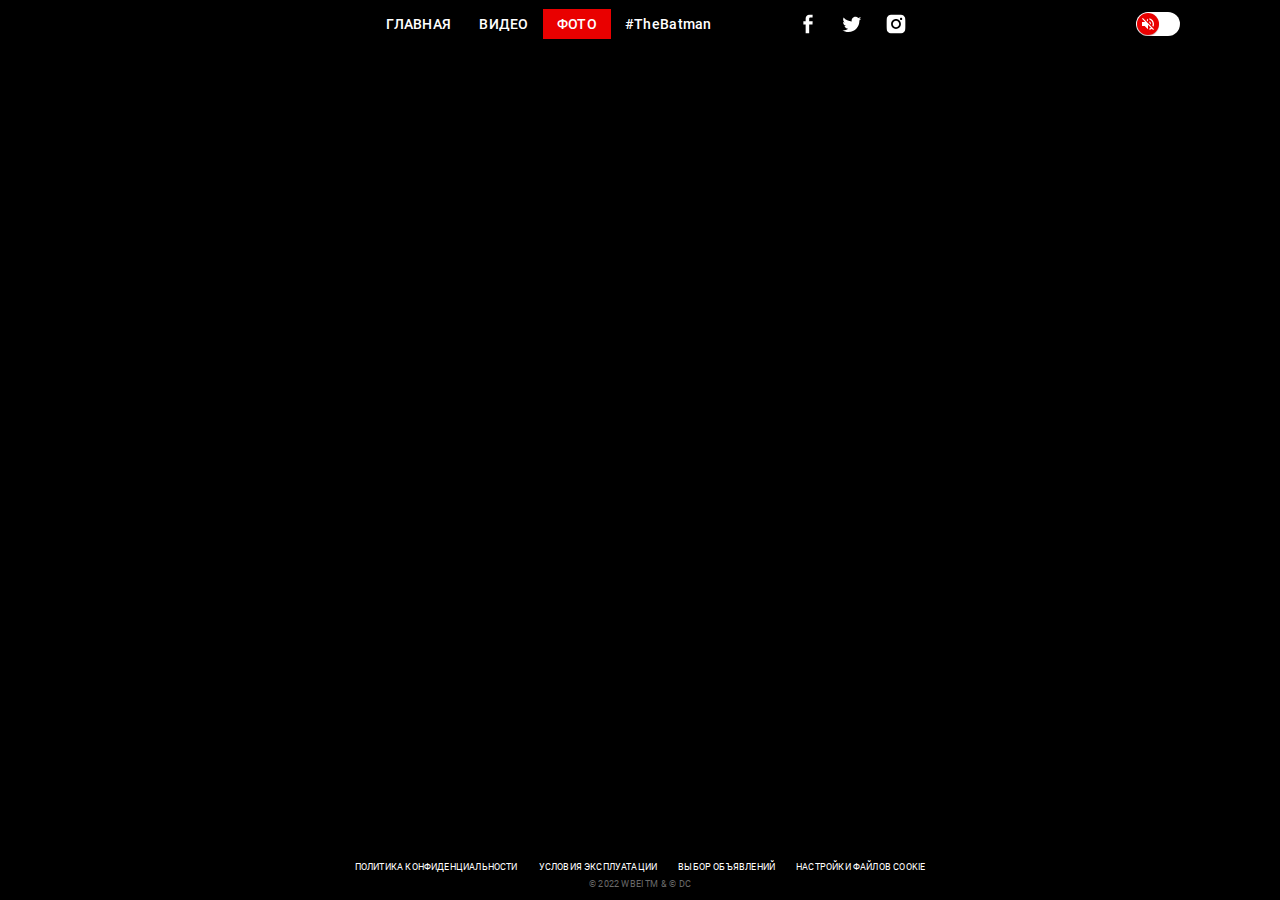
==== photo.html @ c00c177c "feat: add files video.html, photo.html" ====
<!DOCTYPE html>

<html lang="ru">

<head>
	<title>Batman</title>
	<meta name="viewport" content="width=device-width, initial-scale=1.0" />
	<meta charset="UTF-8">
	<link rel="stylesheet" href="css/style.css">

	<link rel="preload" href="fonts/roboto-v29-latin_cyrillic-regular.woff2	" as="font" type="font/woff2" crossorigin>
	<link rel="preload" href="fonts/roboto-v29-latin_cyrillic-500.woff2	" as="font" type="font/woff2" crossorigin>
</head>

<body>
	<div class="wrapper">


		<header class="header">
			<div class='header__container _container'>

				<div class="header__row">

					<button class="header__burger"></button>

					<nav class="header__navigation navigation">

						<button class="navigation__close"></button>

						<ul class="navigation__list">
							<li class="navigation__item">
								<a class="navigation__link" href="index.html">Главная</a>
							</li>
							<li class="navigation__item">
								<a class="navigation__link" href="video.html">Видео</a>
							</li>
							<li class="navigation__item">
								<a class="navigation__link navigation__link_active">Фото</a>
							</li>
						</ul>

						<p class="header__hashtag">#TheBatman</p>

						<ul class="header__social social">
							<li class="social__item">
								<a href="" class="social__link social__link_fb" aria-label="link to facebook"><svg
										width="24" height="24" fill="currentColor" xmlns="http://www.w3.org/2000/svg">
										<g clip-path="url(#a)">
											<path
												d="M9.65 21.6v-9.01H7.2V9.348h2.45v-2.77c0-2.178 1.448-4.177 4.784-4.177 1.35 0 2.35.126 2.35.126l-.08 3.029s-1.018-.01-2.13-.01c-1.202 0-1.395.54-1.395 1.434v2.368H16.8l-.157 3.244h-3.464V21.6H9.651Z" />
										</g>
										<defs>
											<clipPath id="a">
												<path transform="translate(7.2 2.4)" d="M0 0h9.6v19.2H0z" />
											</clipPath>
										</defs>
									</svg>
								</a>
							</li>
							<li class="social__item">
								<a href="" class="social__link social__link_tw" aria-label="link to twitter"><svg
										width="24" height="24" viewBox="0 0 24 24" fill="currentColor"
										xmlns="http://www.w3.org/2000/svg">
										<g clip-path="url(#clip0_218_273)">
											<path
												d="M21.3013 6.52138C20.6042 6.83024 19.8554 7.03894 19.0682 7.13327C19.8805 6.64725 20.4881 5.88232 20.7778 4.9812C20.0147 5.43448 19.1795 5.75354 18.3086 5.92451C17.7229 5.29914 16.9471 4.88464 16.1017 4.74535C15.2563 4.60607 14.3885 4.74979 13.6331 5.15421C12.8778 5.55863 12.2771 6.20112 11.9243 6.98193C11.5715 7.76274 11.4863 8.63818 11.6821 9.47233C10.1358 9.39469 8.6231 8.99279 7.2422 8.2927C5.8613 7.59262 4.64303 6.61 3.66647 5.40861C3.33256 5.98461 3.14056 6.65244 3.14056 7.36367C3.14019 8.00395 3.29786 8.63441 3.59959 9.19913C3.90132 9.76386 4.33777 10.2454 4.87023 10.601C4.25272 10.5813 3.64883 10.4145 3.10884 10.1143V10.1644C3.10877 11.0624 3.4194 11.9328 3.98802 12.6278C4.55663 13.3229 5.3482 13.7998 6.22842 13.9777C5.65558 14.1327 5.055 14.1555 4.47204 14.0444C4.72038 14.8171 5.20414 15.4928 5.85558 15.9769C6.50702 16.461 7.29353 16.7292 8.10501 16.7441C6.72748 17.8255 5.02624 18.4121 3.27496 18.4095C2.96474 18.4096 2.65478 18.3915 2.34668 18.3553C4.12433 19.4982 6.19364 20.1048 8.30703 20.1025C15.4611 20.1025 19.3721 14.1772 19.3721 9.03824C19.3721 8.87129 19.3679 8.70266 19.3604 8.53571C20.1211 7.98556 20.7778 7.30431 21.2996 6.52388L21.3013 6.52138Z" />
										</g>
										<defs>
											<clipPath id="clip0_218_273">
												<rect width="19.2" height="19.2"
													transform="translate(2.3999 2.40002)" />
											</clipPath>
										</defs>
									</svg></a>
							</li>
							<li class="social__item">
								<a href="" class="social__link social__link_inst" aria-label="link to instagram"><svg
										width="24" height="24" viewBox="0 0 24 24" fill="currentColor"
										xmlns="http://www.w3.org/2000/svg">
										<g clip-path="url(#clip0_218_278)">
											<path
												d="M12 8.81005C10.2435 8.81005 8.81004 10.2435 8.81004 12C8.81004 13.7566 10.2435 15.19 12 15.19C13.7566 15.19 15.19 13.7566 15.19 12C15.19 10.2435 13.7566 8.81005 12 8.81005ZM21.5676 12C21.5676 10.6791 21.5796 9.37003 21.5054 8.05144C21.4312 6.51986 21.0818 5.16059 19.9619 4.04062C18.8395 2.91826 17.4826 2.57126 15.951 2.49708C14.63 2.42289 13.321 2.43485 12.0024 2.43485C10.6814 2.43485 9.37242 2.42289 8.05382 2.49708C6.52224 2.57126 5.16297 2.92065 4.043 4.04062C2.92064 5.16298 2.57364 6.51986 2.49946 8.05144C2.42527 9.37243 2.43724 10.6814 2.43724 12C2.43724 13.3186 2.42527 14.6301 2.49946 15.9486C2.57364 17.4802 2.92303 18.8395 4.043 19.9595C5.16536 21.0818 6.52224 21.4288 8.05382 21.503C9.37481 21.5772 10.6838 21.5652 12.0024 21.5652C13.3234 21.5652 14.6324 21.5772 15.951 21.503C17.4826 21.4288 18.8419 21.0794 19.9619 19.9595C21.0842 18.8371 21.4312 17.4802 21.5054 15.9486C21.582 14.6301 21.5676 13.321 21.5676 12ZM12 16.9083C9.28387 16.9083 7.0918 14.7162 7.0918 12C7.0918 9.28388 9.28387 7.09181 12 7.09181C14.7162 7.09181 16.9083 9.28388 16.9083 12C16.9083 14.7162 14.7162 16.9083 12 16.9083ZM17.1093 8.03708C16.4751 8.03708 15.963 7.52496 15.963 6.89079C15.963 6.25662 16.4751 5.7445 17.1093 5.7445C17.7435 5.7445 18.2556 6.25662 18.2556 6.89079C18.2558 7.04138 18.2262 7.19052 18.1687 7.32968C18.1112 7.46884 18.0267 7.59528 17.9203 7.70176C17.8138 7.80824 17.6873 7.89267 17.5482 7.95021C17.409 8.00775 17.2599 8.03727 17.1093 8.03708Z" />
										</g>
										<defs>
											<clipPath id="clip0_218_278">
												<rect width="19.2" height="19.2"
													transform="translate(2.3999 2.40002)" />
											</clipPath>
										</defs>
									</svg></a>
							</li>
						</ul>

					</nav>

					<div class="mute">
						<input class="mute__checkbox" type="checkbox" id="mute">
						<label class="mute__label" for="mute"></label>
						<!-- ! в for лэйбла записывается id того инпута, с которым хотим связать лэйбл -->
					</div>

				</div>

			</div>
		</header>


		<main class="main main_slider">


		</main>


		<footer class="footer">

			<div class='footer__container _container'>
				<div class="footer__row">

					<ul class="footer__list">
						<li class="footer__item">
							<a href="#" class="footer__link">Политика конфиденциальности</a>
						</li>
						<li class="footer__item">
							<a href="#" class="footer__link">Условия эксплуатации</a>
						</li>
						<li class="footer__item">
							<a href="#" class="footer__link">Выбор объявлений</a>
						</li>
						<li class="footer__item">
							<a href="#" class="footer__link">Настройки файлов cookie</a>
						</li>
					</ul>

					<p class="footer__copyright">© 2022 WBEI TM & © DC</p>

				</div>
			</div>

		</footer>


	</div>

	<script src="js/script.js"></script>

</body>

</html>
---- css/style.css ----
@font-face {
  font-family: Roboto;
  font-weight: 400;
  font-display: swap;
  src: local("Roboto"), url(../fonts/roboto-v29-latin_cyrillic-regular.woff2) format("woff2"), url(../fonts/roboto-v29-latin_cyrillic-regular.woff) format("woff");
}

@font-face {
  font-family: Roboto;
  font-weight: 500;
  font-display: swap;
  src: local("Roboto"), url(../fonts/roboto-v29-latin_cyrillic-500.woff2) format("woff2"), url(../fonts/roboto-v29-latin_cyrillic-500.woff) format("woff");
}

* {
  padding: 0;
  margin: 0;
  border: 0;
}

*,
*:before,
*:after {
  -webkit-box-sizing: border-box;
  box-sizing: border-box;
}

:focus,
:active {
  outline: none;
}

a:focus,
a:active {
  outline: none;
}

nav,
footer,
header,
aside {
  display: block;
}

html,
body {
  height: 100%;
  width: 100%;
  font-size: 100%;
  line-height: 1;
  font-size: 14px;
  -ms-text-size-adjust: 100%;
  -moz-text-size-adjust: 100%;
  -webkit-text-size-adjust: 100%;
}

input,
button,
textarea {
  font-family: inherit;
}

input::-ms-clear {
  display: none;
}

button {
  cursor: pointer;
}

button::-moz-focus-inner {
  padding: 0;
  border: 0;
}

a,
a:visited {
  color: inherit;
  text-decoration: none;
}

a:hover {
  text-decoration: none;
}

ul li {
  list-style: none;
}

img {
  vertical-align: top;
}

h1,
h2,
h3,
h4,
h5,
h6 {
  font-size: inherit;
  font-weight: inherit;
  margin: 0;
}

/*--------------------*/
body {
  height: 100%;
  min-width: 320px;
  line-height: 1;
  font-size: 14px;
  font-weight: 400;
  font-family: Roboto, sans-serif;
  color: #ffffff;
  background-color: #000000;
}

img {
  max-width: 100%;
  height: auto;
}

.wrapper {
  width: 100%;
  min-height: 100%;
  overflow: hidden;
  display: -webkit-box;
  display: -ms-flexbox;
  display: flex;
  -webkit-box-orient: vertical;
  -webkit-box-direction: normal;
      -ms-flex-direction: column;
          flex-direction: column;
  -webkit-box-pack: justify;
      -ms-flex-pack: justify;
          justify-content: space-between;
}

.header__row {
  padding: 9px 0;
  position: relative;
}

@media (max-width: 768px) {
  .header__row {
    display: -webkit-box;
    display: -ms-flexbox;
    display: flex;
    -webkit-box-align: center;
        -ms-flex-align: center;
            align-items: center;
    min-height: 50px;
    padding-left: 20px;
  }
}

.header__burger {
  display: none;
}

@media (max-width: 768px) {
  .header__burger {
    display: block;
    width: 20px;
    height: 12px;
    background-color: transparent;
    background-image: url(../img/menu.svg);
  }
}

.navigation__close {
  display: none;
}

@media (max-width: 768px) {
  .navigation__close {
    display: block;
    position: absolute;
    top: 20px;
    left: 20px;
    width: 16px;
    height: 16px;
    background-image: url(../img/close.svg);
    background-color: transparent;
  }
}

.navigation {
  display: -webkit-box;
  display: -ms-flexbox;
  display: flex;
  -webkit-box-pack: center;
      -ms-flex-pack: center;
          justify-content: center;
  -webkit-box-align: center;
      -ms-flex-align: center;
          align-items: center;
  font-weight: 500;
  line-height: 16px;
  letter-spacing: 0.02em;
}

@media (max-width: 768px) {
  .navigation {
    position: fixed;
    top: 0;
    left: -100%;
    bottom: 0;
    width: 240px;
    background: #260707;
    -webkit-box-orient: vertical;
    -webkit-box-direction: normal;
        -ms-flex-direction: column;
            flex-direction: column;
    -webkit-box-pack: start;
        -ms-flex-pack: start;
            justify-content: flex-start;
    -webkit-box-align: stretch;
        -ms-flex-align: stretch;
            align-items: stretch;
    padding-top: 90px;
    text-align: center;
    -webkit-transition: left 0.3s ease-in-out;
    transition: left 0.3s ease-in-out;
  }
}

@media (max-width: 768px) {
  .navigation_active {
    left: 0;
  }
}

.navigation__list {
  display: -webkit-box;
  display: -ms-flexbox;
  display: flex;
  text-transform: uppercase;
}

@media (max-width: 768px) {
  .navigation__list {
    -webkit-box-orient: vertical;
    -webkit-box-direction: normal;
        -ms-flex-direction: column;
            flex-direction: column;
  }
}

.navigation__link {
  display: block;
  padding: 7px 14px;
}

@media (max-width: 768px) {
  .navigation__link {
    padding: 12px;
  }
}

.navigation__link_active {
  background-color: #e90000;
}

.header__hashtag {
  padding: 7px 14px;
  margin-right: 70px;
}

@media (max-width: 768px) {
  .header__hashtag {
    margin-right: 0;
    margin-bottom: 40px;
  }
}

.social {
  display: -webkit-box;
  display: -ms-flexbox;
  display: flex;
}

@media (max-width: 768px) {
  .social {
    -webkit-box-pack: center;
        -ms-flex-pack: center;
            justify-content: center;
  }
}

.social__item {
  margin-right: 20px;
}

.social__item:last-child {
  margin-right: 0;
}

.social__link {
  display: block;
  width: 24px;
  height: 24px;
  -webkit-transition: color 0.3s ease-in-out;
  transition: color 0.3s ease-in-out;
  color: #ffffff;
}

.social__link_fb:hover {
  color: #e90000;
}

.social__link_tw:hover {
  color: #e90000;
}

.social__link_inst:hover {
  color: #e90000;
}

.mute {
  position: absolute;
  right: 100px;
  top: 50%;
  -webkit-transform: translateY(-50%);
          transform: translateY(-50%);
  width: 44px;
  height: 24px;
  overflow: hidden;
  background: #ffffff;
  border-radius: 30px;
}

@media (max-width: 1024px) {
  .mute {
    right: 20px;
  }
}

.mute__checkbox {
  position: relative;
  width: 100%;
  height: 100%;
  padding: 0;
  margin: 0;
  opacity: 0;
  cursor: pointer;
  z-index: 3;
}

.mute__checkbox:checked + .mute__label::before {
  left: -22px;
}

.mute__checkbox:checked + .mute__label::after {
  right: 1px;
}

.mute__label::before, .mute__label::after {
  content: "";
  position: absolute;
  top: 1px;
  display: block;
  width: 22px;
  height: 22px;
  border-radius: 50%;
  background-color: #e90000;
  -webkit-box-shadow: 0px 1px 1px rgba(69, 2, 2, 0.3);
          box-shadow: 0px 1px 1px rgba(69, 2, 2, 0.3);
  -webkit-transition: left 0.3s ease-in-out, right 0.3s ease-in-out;
  transition: left 0.3s ease-in-out, right 0.3s ease-in-out;
  background-position: center;
  background-repeat: no-repeat;
}

.mute__label::before {
  left: 1px;
  background-image: url(../img/mute-volume_off.svg);
}

.mute__label::after {
  right: -22px;
  background-image: url(../img/mute-volume_up.svg);
}

.main {
  -webkit-box-flex: 1;
      -ms-flex-positive: 1;
          flex-grow: 1;
}

.main_index {
  display: -webkit-box;
  display: -ms-flexbox;
  display: flex;
  -webkit-box-align: center;
      -ms-flex-align: center;
          align-items: center;
  background-image: url(../img/main_index_bg.jpg);
  background-position: top;
  background-size: cover;
  padding-left: 180px;
}

@media (max-width: 1024px) {
  .main_index {
    padding-left: 60px;
  }
}

@media (max-width: 768px) {
  .main_index {
    padding-left: 20px;
  }
}

@media (max-width: 580px) {
  .main_index {
    padding-left: 0px;
    padding-bottom: 64px;
    background-image: linear-gradient(0.11deg, rgba(0, 0, 0, 0.76) 32.14%, rgba(255, 0, 0, 0) 72.56%), url(../img/main_index_bg-mobile.jpg);
    -webkit-box-align: end;
        -ms-flex-align: end;
            align-items: flex-end;
    -webkit-box-pack: center;
        -ms-flex-pack: center;
            justify-content: center;
  }
}

.main__logo {
  -webkit-animation: zoomIn 1s;
          animation: zoomIn 1s;
}

@-webkit-keyframes zoomIn {
  from {
    -webkit-transform: scale3d(0, 0, 0);
            transform: scale3d(0, 0, 0);
  }
}

@keyframes zoomIn {
  from {
    -webkit-transform: scale3d(0, 0, 0);
            transform: scale3d(0, 0, 0);
  }
}

@media (max-width: 768px) {
  .main__logo {
    width: 230px;
  }
}

@media (max-width: 580px) {
  .main__logo {
    width: 125px;
  }
}

.footer__row {
  padding: 10px 20px;
  display: -webkit-box;
  display: -ms-flexbox;
  display: flex;
  -webkit-box-orient: vertical;
  -webkit-box-direction: normal;
      -ms-flex-direction: column;
          flex-direction: column;
  -webkit-box-align: center;
      -ms-flex-align: center;
          align-items: center;
  font-size: 9px;
  line-height: 11px;
  letter-spacing: 0.02em;
  text-transform: uppercase;
  text-align: center;
}

@media (max-width: 580px) {
  .footer__row {
    font-size: 6px;
    line-height: 7px;
  }
}

.footer__list {
  display: -webkit-box;
  display: -ms-flexbox;
  display: flex;
  margin-bottom: 6px;
  gap: 21px;
}

.footer__copyright {
  color: #6a6a6a;
}
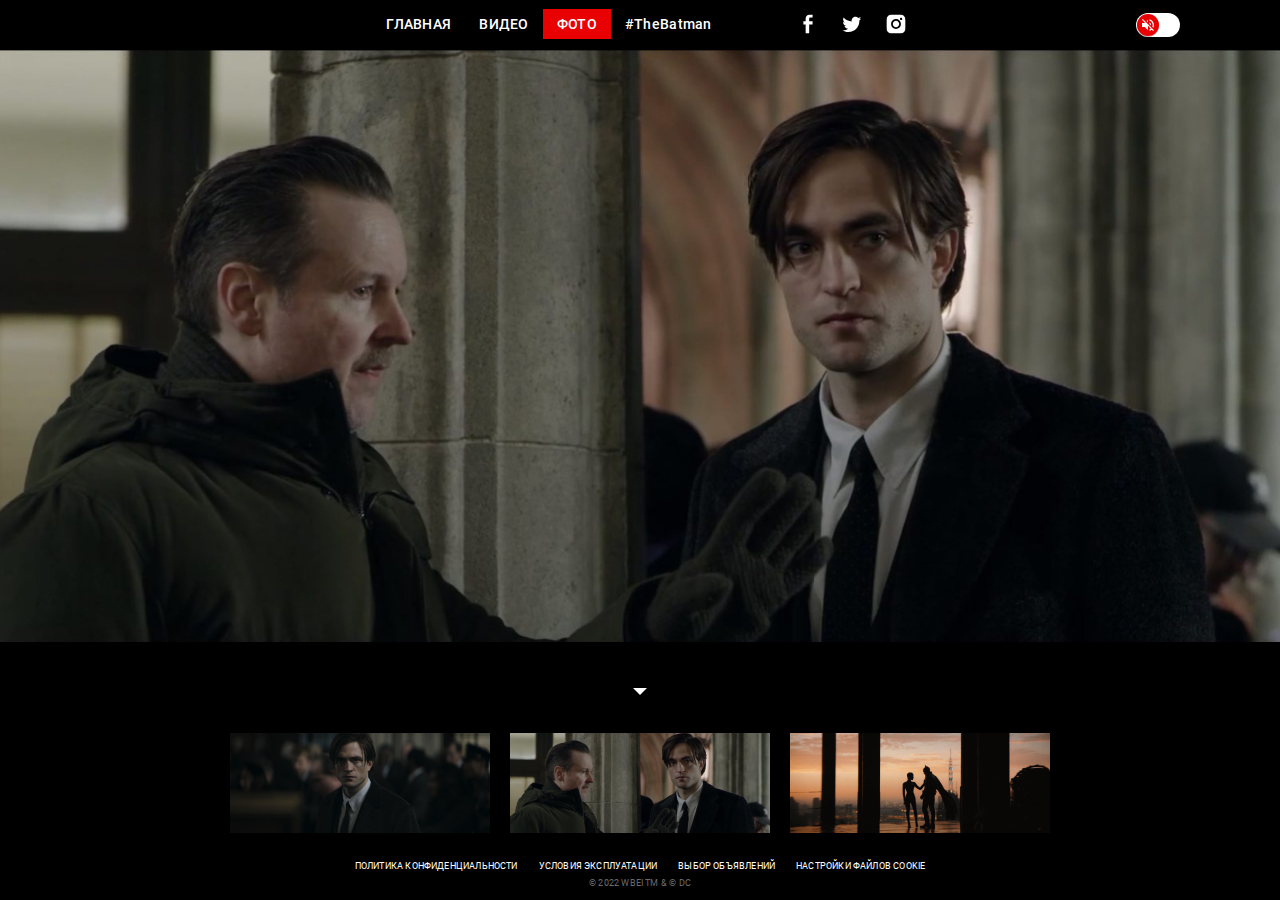
==== commit e1e9004c: "feat: add CSS for photo.html" ====
--- a/photo.html
+++ b/photo.html
@@ -4,12 +4,16 @@
 
 <head>
 	<title>Batman</title>
-	<meta name="viewport" content="width=device-width, initial-scale=1.0" />
+	<meta name="viewport" content="width=device-width, initial-scale=1.0">
 	<meta charset="UTF-8">
 	<link rel="stylesheet" href="css/style.css">
+	<link rel="stylesheet" href="css/swiper-bundle.min.css">
 
 	<link rel="preload" href="fonts/roboto-v29-latin_cyrillic-regular.woff2	" as="font" type="font/woff2" crossorigin>
 	<link rel="preload" href="fonts/roboto-v29-latin_cyrillic-500.woff2	" as="font" type="font/woff2" crossorigin>
+
+	<script defer src="js/swiper-bundle.min.js"></script>
+	<script defer src="js/script.js"></script>
 </head>
 
 <body>
@@ -107,6 +111,44 @@
 
 		<main class="main main_slider">
 
+			<!-- ! запускаем слайдер ('.slider-main') в script.js -->
+			<div class="slider-main swiper">
+				<ul class="slider-main__list swiper-wrapper">
+					<li class="slider-main__item swiper-slide">
+						<img src="/photo/photo01.jpg" alt="фото" class="slider-main__image">
+					</li>
+					<li class="slider-main__item swiper-slide">
+						<img src="/photo/photo02.jpg" alt="фото" class="slider-main__image">
+					</li>
+					<li class="slider-main__item swiper-slide">
+						<img src="/photo/photo03.jpg" alt="фото" class="slider-main__image">
+					</li>
+				</ul>
+			</div>
+
+			<div class="pagination">
+
+				<button class="pagination__arrow"></button>
+
+				<!-- ! запускаем слайдер ('.slider-thumbs') в script.js -->
+				<div class="slider-thumbs swiper">
+					<ul class="slider-thumbs__list swiper-wrapper">
+						<li class="slider-thumbs__item swiper-slide">
+							<img src="/photo/photo01-thumbs.jpg" alt="превью фото" class="slider-thumbs__image"
+								width="260" height="100">
+						</li>
+						<li class="slider-thumbs__item swiper-slide">
+							<img src="/photo/photo02-thumbs.jpg" alt="превью фото" class="slider-thumbs__image"
+								width="260" height="100">
+						</li>
+						<li class="slider-thumbs__item swiper-slide">
+							<img src="/photo/photo03-thumbs.jpg" alt="превью фото" class="slider-thumbs__image"
+								width="260" height="100">
+						</li>
+					</ul>
+				</div>
+
+			</div>
 
 		</main>
 
@@ -140,9 +182,6 @@
 
 
 	</div>
-
-	<script src="js/script.js"></script>
-
 </body>
 
 </html>--- a/css/style.css
+++ b/css/style.css
@@ -136,6 +136,7 @@
 }
 
 .header__row {
+  height: 50px;
   padding: 9px 0;
   position: relative;
 }
@@ -385,6 +386,7 @@
   -webkit-box-flex: 1;
       -ms-flex-positive: 1;
           flex-grow: 1;
+  position: relative;
 }
 
 .main_index {
@@ -457,7 +459,67 @@
   }
 }
 
+.slider-main {
+  height: 100%;
+}
+
+.slider-main__item {
+  display: -webkit-box;
+  display: -ms-flexbox;
+  display: flex;
+  -webkit-box-align: center;
+      -ms-flex-align: center;
+          align-items: center;
+  -webkit-box-pack: justify;
+      -ms-flex-pack: justify;
+          justify-content: space-between;
+}
+
+.slider-main__image {
+  width: 100%;
+}
+
+.pagination {
+  position: absolute;
+  z-index: 400;
+  bottom: 0;
+  left: 0;
+  width: 100%;
+  min-height: 144px;
+  background-color: #000000;
+  padding-top: 12px;
+  padding-bottom: 17px;
+  padding-left: 20px;
+  padding-right: 20px;
+}
+
+.pagination__arrow {
+  display: block;
+  margin: 0 auto;
+  margin-bottom: 31px;
+  width: 0;
+  height: 0;
+  border-left: 7px solid transparent;
+  border-right: 7px solid transparent;
+  border-bottom: 7px solid transparent;
+  border-top: 7px solid #ffffff;
+  background-color: transparent;
+  -webkit-transition: border-color 0.3s ease-in-out;
+  transition: border-color 0.3s ease-in-out;
+}
+
+.pagination__arrow:hover {
+  border-top-color: #e90000;
+}
+
+.slider-thumbs {
+  max-width: 820px;
+}
+
 .footer__row {
+  height: 50px;
+  position: relative;
+  z-index: 500;
   padding: 10px 20px;
   display: -webkit-box;
   display: -ms-flexbox;
@@ -469,6 +531,9 @@
   -webkit-box-align: center;
       -ms-flex-align: center;
           align-items: center;
+  -webkit-box-pack: center;
+      -ms-flex-pack: center;
+          justify-content: center;
   font-size: 9px;
   line-height: 11px;
   letter-spacing: 0.02em;
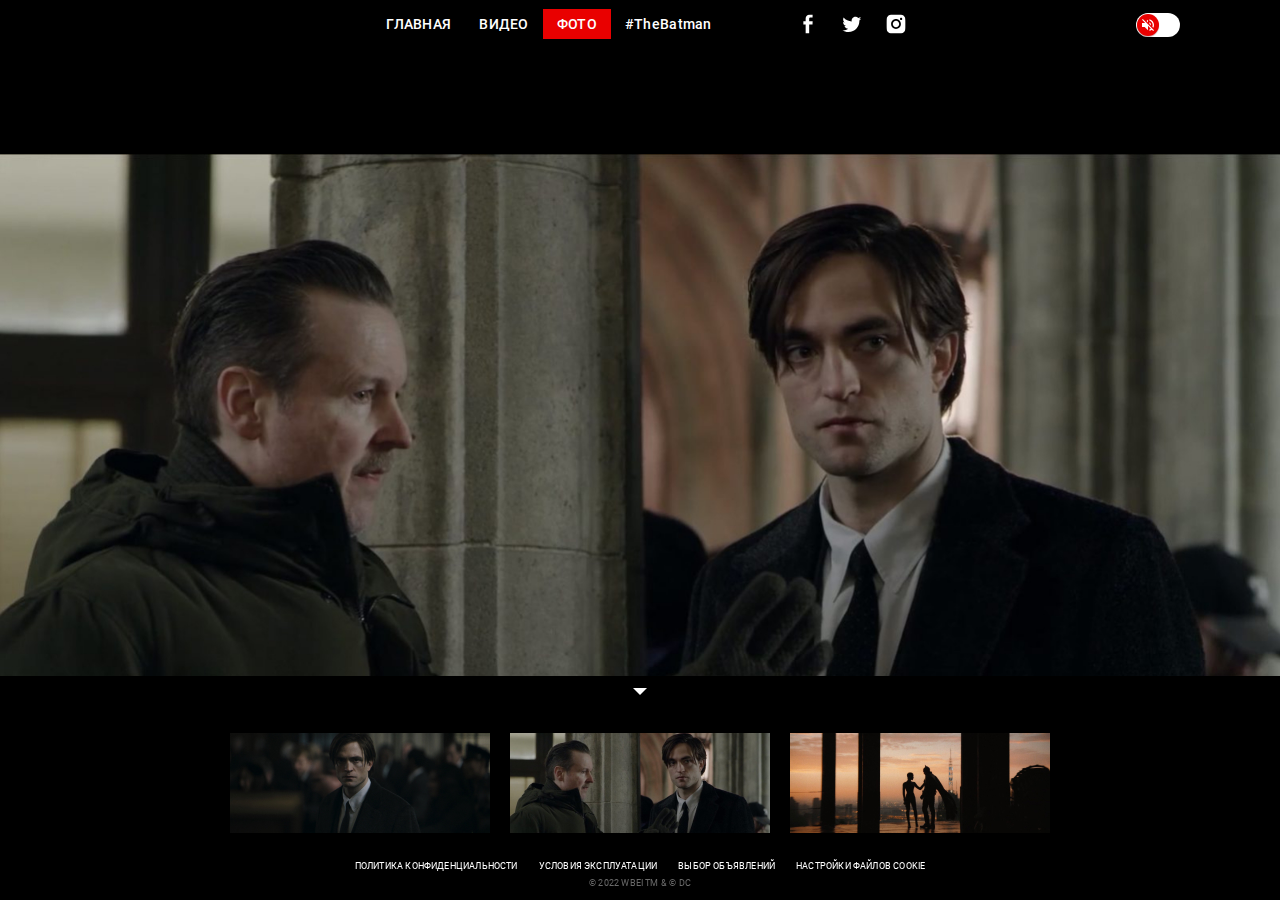
==== commit 8124529c: "feat: remove wrapper and redundunt containers in 2 other html" ====
--- a/photo.html
+++ b/photo.html
@@ -17,171 +17,159 @@
 </head>
 
 <body>
-	<div class="wrapper">
+
+	<header class="header">
+
+		<div class="header__row">
+
+			<button class="header__burger"></button>
+
+			<nav class="header__navigation navigation">
+
+				<button class="navigation__close"></button>
+
+				<ul class="navigation__list">
+					<li class="navigation__item">
+						<a class="navigation__link" href="index.html">Главная</a>
+					</li>
+					<li class="navigation__item">
+						<a class="navigation__link" href="video.html">Видео</a>
+					</li>
+					<li class="navigation__item">
+						<a class="navigation__link navigation__link_active">Фото</a>
+					</li>
+				</ul>
+
+				<p class="header__hashtag">#TheBatman</p>
+
+				<ul class="header__social social">
+					<li class="social__item">
+						<a href="" class="social__link social__link_fb" aria-label="link to facebook"><svg width="24"
+								height="24" fill="currentColor" xmlns="http://www.w3.org/2000/svg">
+								<g clip-path="url(#a)">
+									<path
+										d="M9.65 21.6v-9.01H7.2V9.348h2.45v-2.77c0-2.178 1.448-4.177 4.784-4.177 1.35 0 2.35.126 2.35.126l-.08 3.029s-1.018-.01-2.13-.01c-1.202 0-1.395.54-1.395 1.434v2.368H16.8l-.157 3.244h-3.464V21.6H9.651Z" />
+								</g>
+								<defs>
+									<clipPath id="a">
+										<path transform="translate(7.2 2.4)" d="M0 0h9.6v19.2H0z" />
+									</clipPath>
+								</defs>
+							</svg>
+						</a>
+					</li>
+					<li class="social__item">
+						<a href="" class="social__link social__link_tw" aria-label="link to twitter"><svg width="24"
+								height="24" viewBox="0 0 24 24" fill="currentColor" xmlns="http://www.w3.org/2000/svg">
+								<g clip-path="url(#clip0_218_273)">
+									<path
+										d="M21.3013 6.52138C20.6042 6.83024 19.8554 7.03894 19.0682 7.13327C19.8805 6.64725 20.4881 5.88232 20.7778 4.9812C20.0147 5.43448 19.1795 5.75354 18.3086 5.92451C17.7229 5.29914 16.9471 4.88464 16.1017 4.74535C15.2563 4.60607 14.3885 4.74979 13.6331 5.15421C12.8778 5.55863 12.2771 6.20112 11.9243 6.98193C11.5715 7.76274 11.4863 8.63818 11.6821 9.47233C10.1358 9.39469 8.6231 8.99279 7.2422 8.2927C5.8613 7.59262 4.64303 6.61 3.66647 5.40861C3.33256 5.98461 3.14056 6.65244 3.14056 7.36367C3.14019 8.00395 3.29786 8.63441 3.59959 9.19913C3.90132 9.76386 4.33777 10.2454 4.87023 10.601C4.25272 10.5813 3.64883 10.4145 3.10884 10.1143V10.1644C3.10877 11.0624 3.4194 11.9328 3.98802 12.6278C4.55663 13.3229 5.3482 13.7998 6.22842 13.9777C5.65558 14.1327 5.055 14.1555 4.47204 14.0444C4.72038 14.8171 5.20414 15.4928 5.85558 15.9769C6.50702 16.461 7.29353 16.7292 8.10501 16.7441C6.72748 17.8255 5.02624 18.4121 3.27496 18.4095C2.96474 18.4096 2.65478 18.3915 2.34668 18.3553C4.12433 19.4982 6.19364 20.1048 8.30703 20.1025C15.4611 20.1025 19.3721 14.1772 19.3721 9.03824C19.3721 8.87129 19.3679 8.70266 19.3604 8.53571C20.1211 7.98556 20.7778 7.30431 21.2996 6.52388L21.3013 6.52138Z" />
+								</g>
+								<defs>
+									<clipPath id="clip0_218_273">
+										<rect width="19.2" height="19.2" transform="translate(2.3999 2.40002)" />
+									</clipPath>
+								</defs>
+							</svg></a>
+					</li>
+					<li class="social__item">
+						<a href="" class="social__link social__link_inst" aria-label="link to instagram"><svg width="24"
+								height="24" viewBox="0 0 24 24" fill="currentColor" xmlns="http://www.w3.org/2000/svg">
+								<g clip-path="url(#clip0_218_278)">
+									<path
+										d="M12 8.81005C10.2435 8.81005 8.81004 10.2435 8.81004 12C8.81004 13.7566 10.2435 15.19 12 15.19C13.7566 15.19 15.19 13.7566 15.19 12C15.19 10.2435 13.7566 8.81005 12 8.81005ZM21.5676 12C21.5676 10.6791 21.5796 9.37003 21.5054 8.05144C21.4312 6.51986 21.0818 5.16059 19.9619 4.04062C18.8395 2.91826 17.4826 2.57126 15.951 2.49708C14.63 2.42289 13.321 2.43485 12.0024 2.43485C10.6814 2.43485 9.37242 2.42289 8.05382 2.49708C6.52224 2.57126 5.16297 2.92065 4.043 4.04062C2.92064 5.16298 2.57364 6.51986 2.49946 8.05144C2.42527 9.37243 2.43724 10.6814 2.43724 12C2.43724 13.3186 2.42527 14.6301 2.49946 15.9486C2.57364 17.4802 2.92303 18.8395 4.043 19.9595C5.16536 21.0818 6.52224 21.4288 8.05382 21.503C9.37481 21.5772 10.6838 21.5652 12.0024 21.5652C13.3234 21.5652 14.6324 21.5772 15.951 21.503C17.4826 21.4288 18.8419 21.0794 19.9619 19.9595C21.0842 18.8371 21.4312 17.4802 21.5054 15.9486C21.582 14.6301 21.5676 13.321 21.5676 12ZM12 16.9083C9.28387 16.9083 7.0918 14.7162 7.0918 12C7.0918 9.28388 9.28387 7.09181 12 7.09181C14.7162 7.09181 16.9083 9.28388 16.9083 12C16.9083 14.7162 14.7162 16.9083 12 16.9083ZM17.1093 8.03708C16.4751 8.03708 15.963 7.52496 15.963 6.89079C15.963 6.25662 16.4751 5.7445 17.1093 5.7445C17.7435 5.7445 18.2556 6.25662 18.2556 6.89079C18.2558 7.04138 18.2262 7.19052 18.1687 7.32968C18.1112 7.46884 18.0267 7.59528 17.9203 7.70176C17.8138 7.80824 17.6873 7.89267 17.5482 7.95021C17.409 8.00775 17.2599 8.03727 17.1093 8.03708Z" />
+								</g>
+								<defs>
+									<clipPath id="clip0_218_278">
+										<rect width="19.2" height="19.2" transform="translate(2.3999 2.40002)" />
+									</clipPath>
+								</defs>
+							</svg></a>
+					</li>
+				</ul>
+
+			</nav>
+
+			<div class="mute">
+				<input class="mute__checkbox" type="checkbox" id="mute">
+				<label class="mute__label" for="mute"></label>
+				<!-- ! в for лэйбла записывается id того инпута, с которым хотим связать лэйбл -->
+			</div>
+
+		</div>
+
+	</header>
 
 
-		<header class="header">
-			<div class='header__container _container'>
+	<main class="main main_slider">
 
-				<div class="header__row">
+		<!-- ! запускаем слайдер ('.slider-main') в script.js -->
+		<div class="slider-main swiper">
+			<ul class="slider-main__list swiper-wrapper">
+				<li class="slider-main__item swiper-slide">
+					<img src="/photo/photo01.jpg" alt="фото" class="slider-main__image">
+				</li>
+				<li class="slider-main__item swiper-slide">
+					<img src="/photo/photo02.jpg" alt="фото" class="slider-main__image">
+				</li>
+				<li class="slider-main__item swiper-slide">
+					<img src="/photo/photo03.jpg" alt="фото" class="slider-main__image">
+				</li>
+			</ul>
+		</div>
 
-					<button class="header__burger"></button>
+		<div class="pagination">
 
-					<nav class="header__navigation navigation">
+			<button class="pagination__arrow"></button>
 
-						<button class="navigation__close"></button>
-
-						<ul class="navigation__list">
-							<li class="navigation__item">
-								<a class="navigation__link" href="index.html">Главная</a>
-							</li>
-							<li class="navigation__item">
-								<a class="navigation__link" href="video.html">Видео</a>
-							</li>
-							<li class="navigation__item">
-								<a class="navigation__link navigation__link_active">Фото</a>
-							</li>
-						</ul>
-
-						<p class="header__hashtag">#TheBatman</p>
-
-						<ul class="header__social social">
-							<li class="social__item">
-								<a href="" class="social__link social__link_fb" aria-label="link to facebook"><svg
-										width="24" height="24" fill="currentColor" xmlns="http://www.w3.org/2000/svg">
-										<g clip-path="url(#a)">
-											<path
-												d="M9.65 21.6v-9.01H7.2V9.348h2.45v-2.77c0-2.178 1.448-4.177 4.784-4.177 1.35 0 2.35.126 2.35.126l-.08 3.029s-1.018-.01-2.13-.01c-1.202 0-1.395.54-1.395 1.434v2.368H16.8l-.157 3.244h-3.464V21.6H9.651Z" />
-										</g>
-										<defs>
-											<clipPath id="a">
-												<path transform="translate(7.2 2.4)" d="M0 0h9.6v19.2H0z" />
-											</clipPath>
-										</defs>
-									</svg>
-								</a>
-							</li>
-							<li class="social__item">
-								<a href="" class="social__link social__link_tw" aria-label="link to twitter"><svg
-										width="24" height="24" viewBox="0 0 24 24" fill="currentColor"
-										xmlns="http://www.w3.org/2000/svg">
-										<g clip-path="url(#clip0_218_273)">
-											<path
-												d="M21.3013 6.52138C20.6042 6.83024 19.8554 7.03894 19.0682 7.13327C19.8805 6.64725 20.4881 5.88232 20.7778 4.9812C20.0147 5.43448 19.1795 5.75354 18.3086 5.92451C17.7229 5.29914 16.9471 4.88464 16.1017 4.74535C15.2563 4.60607 14.3885 4.74979 13.6331 5.15421C12.8778 5.55863 12.2771 6.20112 11.9243 6.98193C11.5715 7.76274 11.4863 8.63818 11.6821 9.47233C10.1358 9.39469 8.6231 8.99279 7.2422 8.2927C5.8613 7.59262 4.64303 6.61 3.66647 5.40861C3.33256 5.98461 3.14056 6.65244 3.14056 7.36367C3.14019 8.00395 3.29786 8.63441 3.59959 9.19913C3.90132 9.76386 4.33777 10.2454 4.87023 10.601C4.25272 10.5813 3.64883 10.4145 3.10884 10.1143V10.1644C3.10877 11.0624 3.4194 11.9328 3.98802 12.6278C4.55663 13.3229 5.3482 13.7998 6.22842 13.9777C5.65558 14.1327 5.055 14.1555 4.47204 14.0444C4.72038 14.8171 5.20414 15.4928 5.85558 15.9769C6.50702 16.461 7.29353 16.7292 8.10501 16.7441C6.72748 17.8255 5.02624 18.4121 3.27496 18.4095C2.96474 18.4096 2.65478 18.3915 2.34668 18.3553C4.12433 19.4982 6.19364 20.1048 8.30703 20.1025C15.4611 20.1025 19.3721 14.1772 19.3721 9.03824C19.3721 8.87129 19.3679 8.70266 19.3604 8.53571C20.1211 7.98556 20.7778 7.30431 21.2996 6.52388L21.3013 6.52138Z" />
-										</g>
-										<defs>
-											<clipPath id="clip0_218_273">
-												<rect width="19.2" height="19.2"
-													transform="translate(2.3999 2.40002)" />
-											</clipPath>
-										</defs>
-									</svg></a>
-							</li>
-							<li class="social__item">
-								<a href="" class="social__link social__link_inst" aria-label="link to instagram"><svg
-										width="24" height="24" viewBox="0 0 24 24" fill="currentColor"
-										xmlns="http://www.w3.org/2000/svg">
-										<g clip-path="url(#clip0_218_278)">
-											<path
-												d="M12 8.81005C10.2435 8.81005 8.81004 10.2435 8.81004 12C8.81004 13.7566 10.2435 15.19 12 15.19C13.7566 15.19 15.19 13.7566 15.19 12C15.19 10.2435 13.7566 8.81005 12 8.81005ZM21.5676 12C21.5676 10.6791 21.5796 9.37003 21.5054 8.05144C21.4312 6.51986 21.0818 5.16059 19.9619 4.04062C18.8395 2.91826 17.4826 2.57126 15.951 2.49708C14.63 2.42289 13.321 2.43485 12.0024 2.43485C10.6814 2.43485 9.37242 2.42289 8.05382 2.49708C6.52224 2.57126 5.16297 2.92065 4.043 4.04062C2.92064 5.16298 2.57364 6.51986 2.49946 8.05144C2.42527 9.37243 2.43724 10.6814 2.43724 12C2.43724 13.3186 2.42527 14.6301 2.49946 15.9486C2.57364 17.4802 2.92303 18.8395 4.043 19.9595C5.16536 21.0818 6.52224 21.4288 8.05382 21.503C9.37481 21.5772 10.6838 21.5652 12.0024 21.5652C13.3234 21.5652 14.6324 21.5772 15.951 21.503C17.4826 21.4288 18.8419 21.0794 19.9619 19.9595C21.0842 18.8371 21.4312 17.4802 21.5054 15.9486C21.582 14.6301 21.5676 13.321 21.5676 12ZM12 16.9083C9.28387 16.9083 7.0918 14.7162 7.0918 12C7.0918 9.28388 9.28387 7.09181 12 7.09181C14.7162 7.09181 16.9083 9.28388 16.9083 12C16.9083 14.7162 14.7162 16.9083 12 16.9083ZM17.1093 8.03708C16.4751 8.03708 15.963 7.52496 15.963 6.89079C15.963 6.25662 16.4751 5.7445 17.1093 5.7445C17.7435 5.7445 18.2556 6.25662 18.2556 6.89079C18.2558 7.04138 18.2262 7.19052 18.1687 7.32968C18.1112 7.46884 18.0267 7.59528 17.9203 7.70176C17.8138 7.80824 17.6873 7.89267 17.5482 7.95021C17.409 8.00775 17.2599 8.03727 17.1093 8.03708Z" />
-										</g>
-										<defs>
-											<clipPath id="clip0_218_278">
-												<rect width="19.2" height="19.2"
-													transform="translate(2.3999 2.40002)" />
-											</clipPath>
-										</defs>
-									</svg></a>
-							</li>
-						</ul>
-
-					</nav>
-
-					<div class="mute">
-						<input class="mute__checkbox" type="checkbox" id="mute">
-						<label class="mute__label" for="mute"></label>
-						<!-- ! в for лэйбла записывается id того инпута, с которым хотим связать лэйбл -->
-					</div>
-
-				</div>
-
-			</div>
-		</header>
-
-
-		<main class="main main_slider">
-
-			<!-- ! запускаем слайдер ('.slider-main') в script.js -->
-			<div class="slider-main swiper">
-				<ul class="slider-main__list swiper-wrapper">
-					<li class="slider-main__item swiper-slide">
-						<img src="/photo/photo01.jpg" alt="фото" class="slider-main__image">
+			<!-- ! запускаем слайдер ('.slider-thumbs') в script.js -->
+			<div class="slider-thumbs swiper">
+				<ul class="slider-thumbs__list swiper-wrapper">
+					<li class="slider-thumbs__item swiper-slide">
+						<img src="/photo/photo01-thumbs.jpg" alt="превью фото" class="slider-thumbs__image" width="260"
+							height="100">
 					</li>
-					<li class="slider-main__item swiper-slide">
-						<img src="/photo/photo02.jpg" alt="фото" class="slider-main__image">
+					<li class="slider-thumbs__item swiper-slide">
+						<img src="/photo/photo02-thumbs.jpg" alt="превью фото" class="slider-thumbs__image" width="260"
+							height="100">
 					</li>
-					<li class="slider-main__item swiper-slide">
-						<img src="/photo/photo03.jpg" alt="фото" class="slider-main__image">
+					<li class="slider-thumbs__item swiper-slide">
+						<img src="/photo/photo03-thumbs.jpg" alt="превью фото" class="slider-thumbs__image" width="260"
+							height="100">
 					</li>
 				</ul>
 			</div>
 
-			<div class="pagination">
+		</div>
 
-				<button class="pagination__arrow"></button>
-
-				<!-- ! запускаем слайдер ('.slider-thumbs') в script.js -->
-				<div class="slider-thumbs swiper">
-					<ul class="slider-thumbs__list swiper-wrapper">
-						<li class="slider-thumbs__item swiper-slide">
-							<img src="/photo/photo01-thumbs.jpg" alt="превью фото" class="slider-thumbs__image"
-								width="260" height="100">
-						</li>
-						<li class="slider-thumbs__item swiper-slide">
-							<img src="/photo/photo02-thumbs.jpg" alt="превью фото" class="slider-thumbs__image"
-								width="260" height="100">
-						</li>
-						<li class="slider-thumbs__item swiper-slide">
-							<img src="/photo/photo03-thumbs.jpg" alt="превью фото" class="slider-thumbs__image"
-								width="260" height="100">
-						</li>
-					</ul>
-				</div>
-
-			</div>
-
-		</main>
+	</main>
 
 
-		<footer class="footer">
+	<footer class="footer">
 
-			<div class='footer__container _container'>
-				<div class="footer__row">
+		<div class="footer__row">
 
-					<ul class="footer__list">
-						<li class="footer__item">
-							<a href="#" class="footer__link">Политика конфиденциальности</a>
-						</li>
-						<li class="footer__item">
-							<a href="#" class="footer__link">Условия эксплуатации</a>
-						</li>
-						<li class="footer__item">
-							<a href="#" class="footer__link">Выбор объявлений</a>
-						</li>
-						<li class="footer__item">
-							<a href="#" class="footer__link">Настройки файлов cookie</a>
-						</li>
-					</ul>
+			<ul class="footer__list">
+				<li class="footer__item">
+					<a href="#" class="footer__link">Политика конфиденциальности</a>
+				</li>
+				<li class="footer__item">
+					<a href="#" class="footer__link">Условия эксплуатации</a>
+				</li>
+				<li class="footer__item">
+					<a href="#" class="footer__link">Выбор объявлений</a>
+				</li>
+				<li class="footer__item">
+					<a href="#" class="footer__link">Настройки файлов cookie</a>
+				</li>
+			</ul>
 
-					<p class="footer__copyright">© 2022 WBEI TM & © DC</p>
+			<p class="footer__copyright">© 2022 WBEI TM & © DC</p>
 
-				</div>
-			</div>
+		</div>
 
-		</footer>
+	</footer>
 
-
-	</div>
 </body>
 
 </html>--- a/css/style.css
+++ b/css/style.css
@@ -112,17 +112,6 @@
   font-family: Roboto, sans-serif;
   color: #ffffff;
   background-color: #000000;
-}
-
-img {
-  max-width: 100%;
-  height: auto;
-}
-
-.wrapper {
-  width: 100%;
-  min-height: 100%;
-  overflow: hidden;
   display: -webkit-box;
   display: -ms-flexbox;
   display: flex;
@@ -133,6 +122,11 @@
   -webkit-box-pack: justify;
       -ms-flex-pack: justify;
           justify-content: space-between;
+}
+
+img {
+  max-width: 100%;
+  height: auto;
 }
 
 .header__row {
@@ -470,9 +464,9 @@
   -webkit-box-align: center;
       -ms-flex-align: center;
           align-items: center;
-  -webkit-box-pack: justify;
-      -ms-flex-pack: justify;
-          justify-content: space-between;
+  -webkit-box-pack: center;
+      -ms-flex-pack: center;
+          justify-content: center;
 }
 
 .slider-main__image {
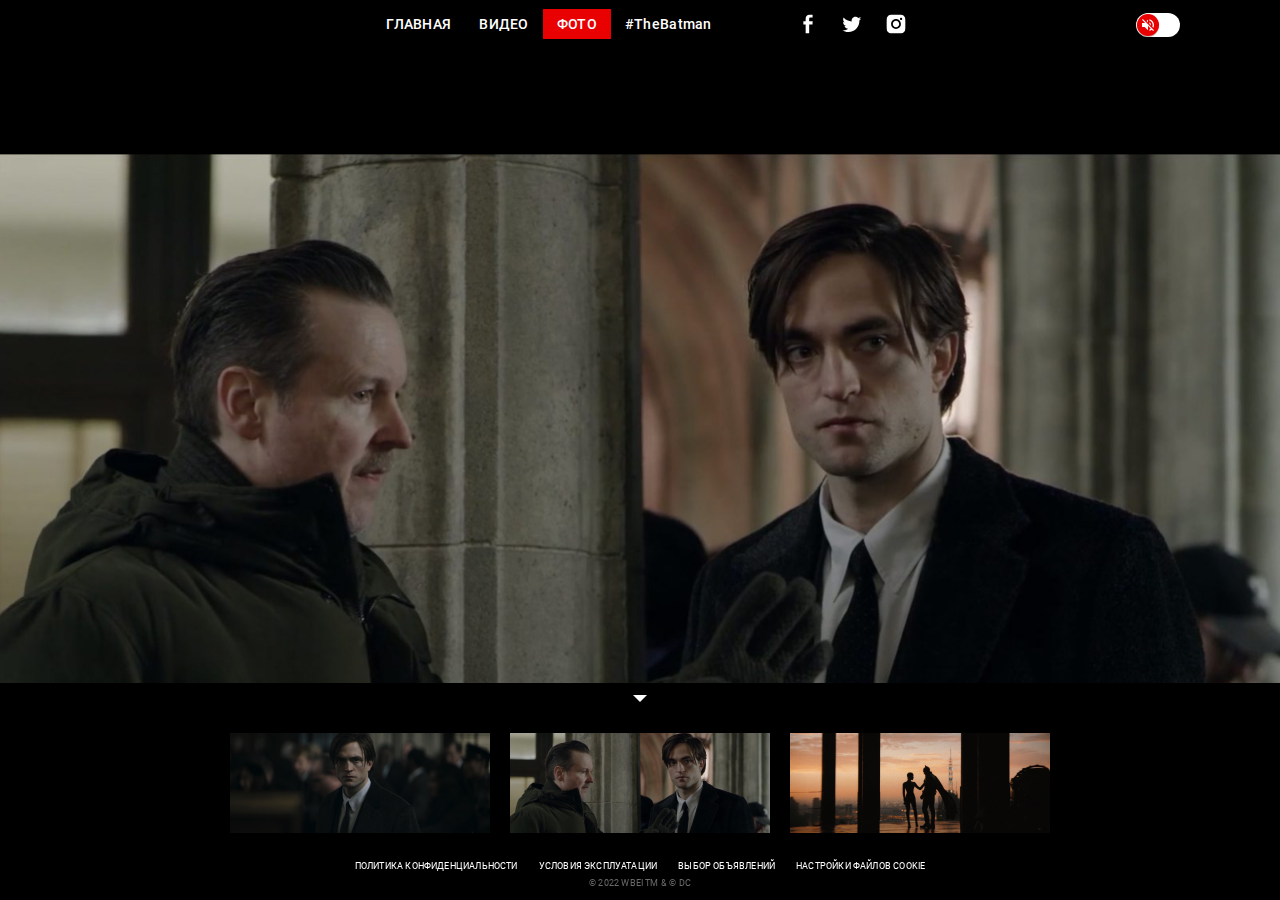
==== commit 7c31a805: "feat: add CSS for video.html" ====
--- a/photo.html
+++ b/photo.html
@@ -107,13 +107,13 @@
 		<div class="slider-main swiper">
 			<ul class="slider-main__list swiper-wrapper">
 				<li class="slider-main__item swiper-slide">
-					<img src="/photo/photo01.jpg" alt="фото" class="slider-main__image">
+					<img src="photo/photo01.jpg" alt="фото" class="slider-main__image">
 				</li>
 				<li class="slider-main__item swiper-slide">
-					<img src="/photo/photo02.jpg" alt="фото" class="slider-main__image">
+					<img src="photo/photo02.jpg" alt="фото" class="slider-main__image">
 				</li>
 				<li class="slider-main__item swiper-slide">
-					<img src="/photo/photo03.jpg" alt="фото" class="slider-main__image">
+					<img src="photo/photo03.jpg" alt="фото" class="slider-main__image">
 				</li>
 			</ul>
 		</div>
@@ -126,15 +126,15 @@
 			<div class="slider-thumbs swiper">
 				<ul class="slider-thumbs__list swiper-wrapper">
 					<li class="slider-thumbs__item swiper-slide">
-						<img src="/photo/photo01-thumbs.jpg" alt="превью фото" class="slider-thumbs__image" width="260"
+						<img src="photo/photo01-thumbs.jpg" alt="превью фото" class="slider-thumbs__image" width="260"
 							height="100">
 					</li>
 					<li class="slider-thumbs__item swiper-slide">
-						<img src="/photo/photo02-thumbs.jpg" alt="превью фото" class="slider-thumbs__image" width="260"
+						<img src="photo/photo02-thumbs.jpg" alt="превью фото" class="slider-thumbs__image" width="260"
 							height="100">
 					</li>
 					<li class="slider-thumbs__item swiper-slide">
-						<img src="/photo/photo03-thumbs.jpg" alt="превью фото" class="slider-thumbs__image" width="260"
+						<img src="photo/photo03-thumbs.jpg" alt="превью фото" class="slider-thumbs__image" width="260"
 							height="100">
 					</li>
 				</ul>
--- a/css/style.css
+++ b/css/style.css
@@ -453,6 +453,10 @@
   }
 }
 
+.main_slider {
+  height: calc(100% - 50px - 50px);
+}
+
 .slider-main {
   height: 100%;
 }
@@ -487,10 +491,18 @@
   padding-right: 20px;
 }
 
+@media (max-width: 580px) {
+  .pagination {
+    min-height: 67px;
+    padding-top: 0px;
+    padding-bottom: 12px;
+  }
+}
+
 .pagination__arrow {
   display: block;
   margin: 0 auto;
-  margin-bottom: 31px;
+  margin-bottom: 24px;
   width: 0;
   height: 0;
   border-left: 7px solid transparent;
@@ -506,8 +518,21 @@
   border-top-color: #e90000;
 }
 
+@media (max-width: 580px) {
+  .pagination__arrow {
+    margin-bottom: 5px;
+  }
+}
+
 .slider-thumbs {
   max-width: 820px;
+}
+
+.slider-main__video {
+  height: 100%;
+  width: 100%;
+  -o-object-fit: contain;
+     object-fit: contain;
 }
 
 .footer__row {
